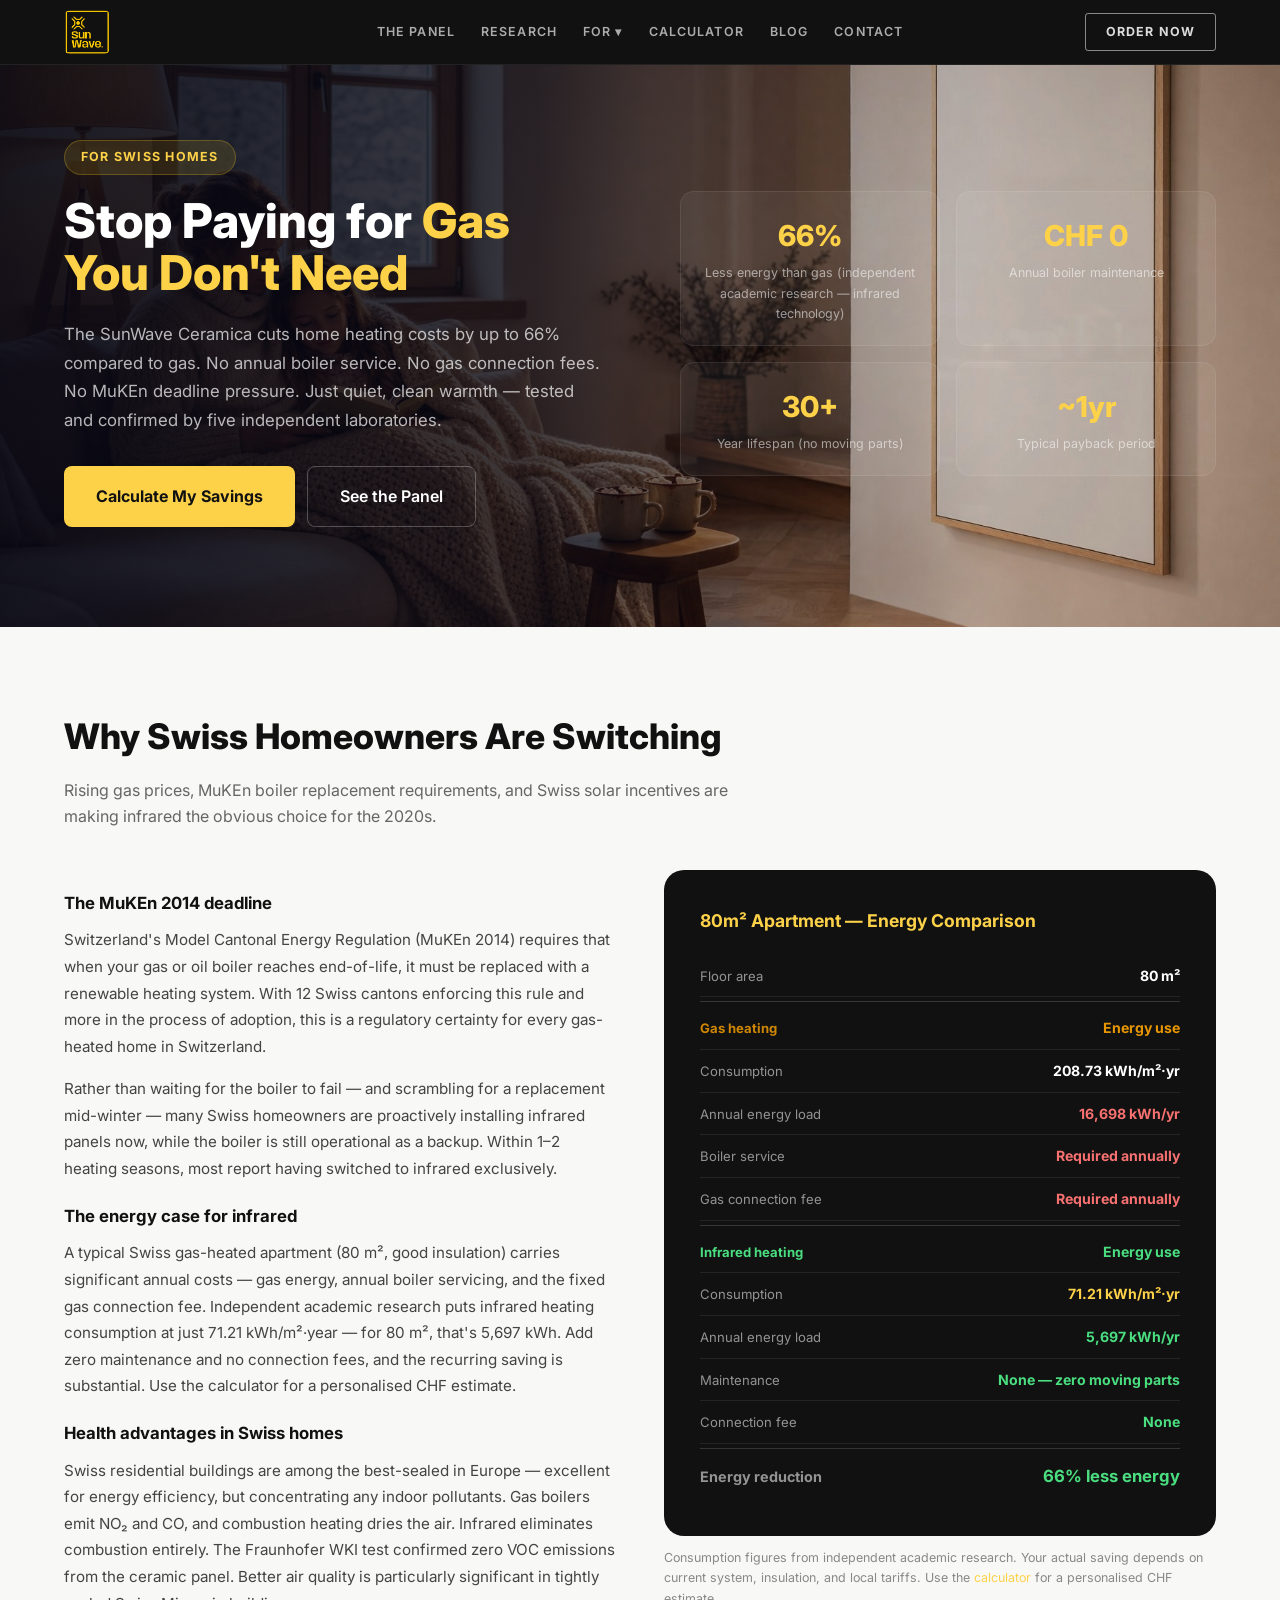
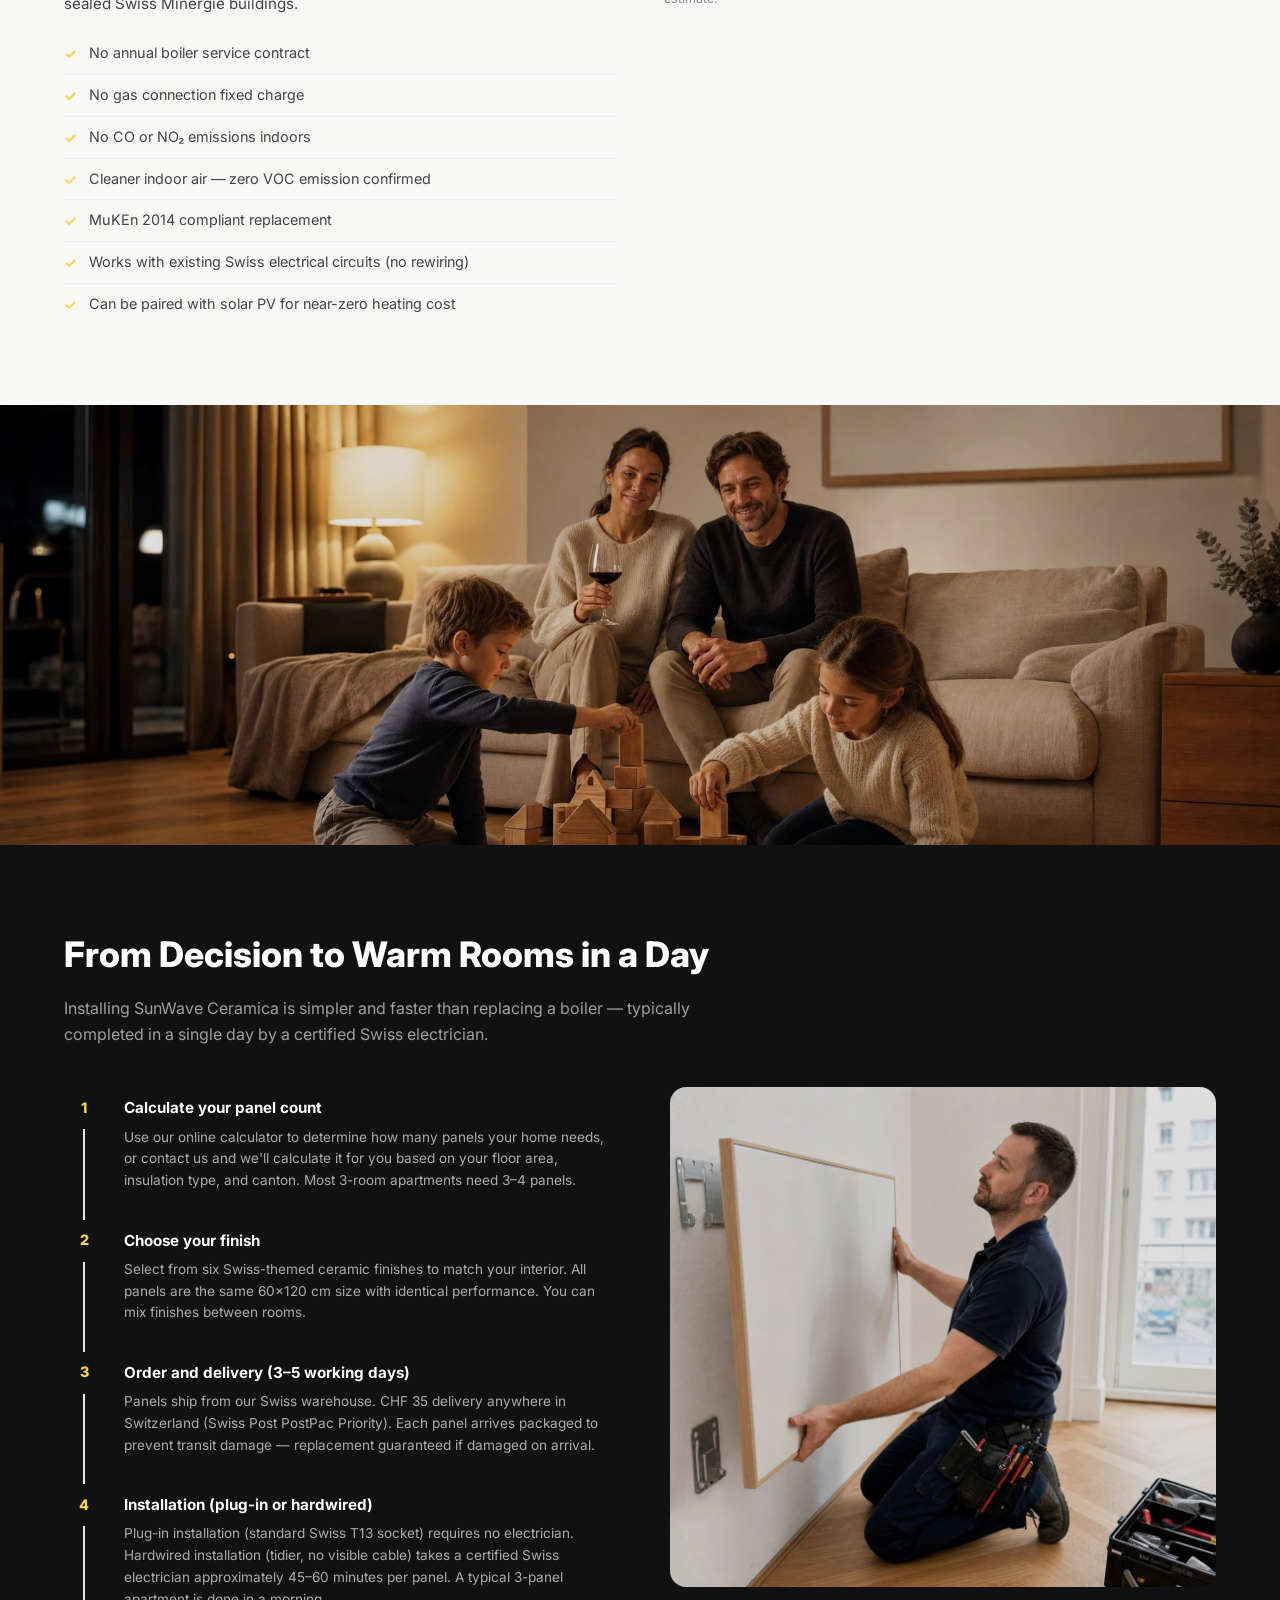
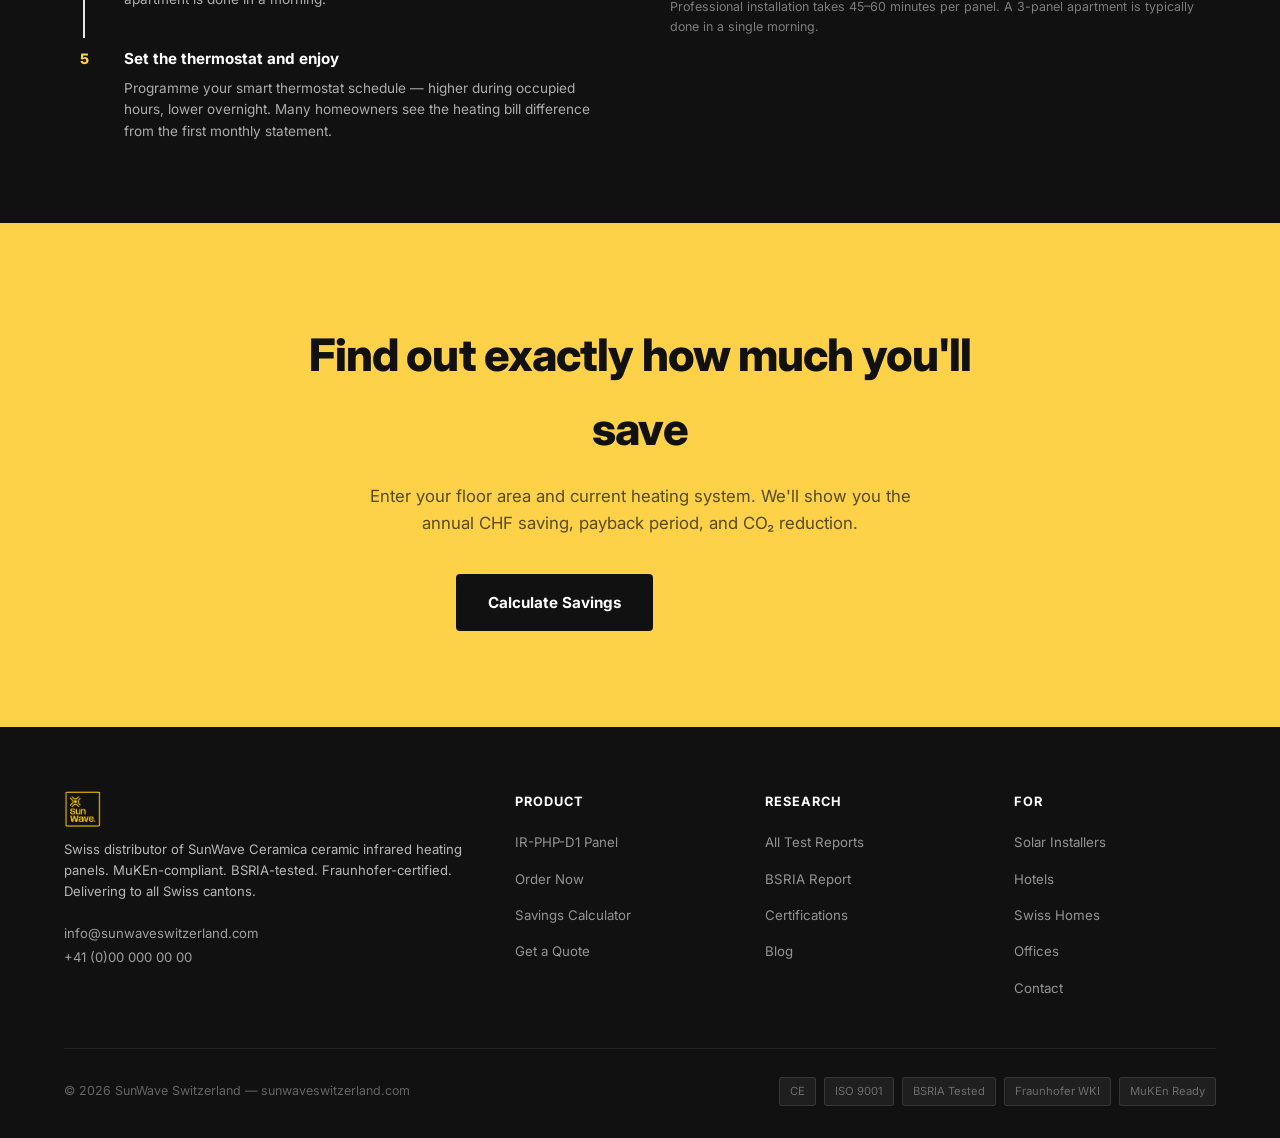
==== for-homes.html @ df74bdf1 "Initial commit — SunWave Switzerland website" ====
﻿<!DOCTYPE html>
<html lang="en">
<head>
  <meta charset="UTF-8">
  <meta name="viewport" content="width=device-width, initial-scale=1.0">
  <link rel="icon" type="image/png" href="images/logo.png">
  <title>SunWave Ceramica for Swiss Homes — Replace Your Gas Boiler with Infrared Heating</title>
  <meta name="description" content="Swiss homeowners: replace your gas boiler with SunWave Ceramica ceramic infrared panels. MuKEn 2014 compliant, 66% less energy than gas, no maintenance, and a 30-year lifespan. Get a free savings estimate.">
  <link rel="preconnect" href="https://fonts.googleapis.com">
  <link rel="preconnect" href="https://fonts.gstatic.com" crossorigin>
  <link href="https://fonts.googleapis.com/css2?family=Inter:wght@300;400;500;600;700;800&display=swap" rel="stylesheet">
  <link rel="stylesheet" href="css/style.css">
  <style>
    .audience-hero { padding: 140px 0 100px; background: var(--dark); position: relative; overflow: hidden; }
    .audience-hero__bg { position: absolute; inset: 0; width: 100%; height: 100%; object-fit: cover; object-position: right center; z-index: 0; }
    .audience-hero__overlay { position: absolute; inset: 0; background: linear-gradient(to right, rgba(8,8,20,0.92) 0%, rgba(8,8,20,0.72) 42%, rgba(8,8,20,0.18) 65%, rgba(8,8,20,0) 78%); z-index: 1; }
    .audience-hero__inner { max-width: var(--container); margin: 0 auto; padding: 0 24px; display: grid; grid-template-columns: 1fr 1fr; gap: 80px; align-items: center; position: relative; z-index: 2; }
    .audience-hero__pill { display: inline-flex; align-items: center; gap: 8px; background: rgba(245,197,24,0.12); color: var(--gold); font-size: 0.78rem; font-weight: 700; letter-spacing: 0.1em; text-transform: uppercase; padding: 6px 16px; border-radius: 100px; border: 1px solid rgba(245,197,24,0.25); margin-bottom: 20px; }
    .audience-hero h1 { font-size: clamp(2rem, 4vw, 3rem); font-weight: 800; color: #fff; line-height: 1.1; margin-bottom: 20px; }
    .audience-hero h1 span { color: var(--gold); }
    .audience-hero p { font-size: 1.05rem; color: rgba(255,255,255,0.7); line-height: 1.7; margin-bottom: 32px; }
    .hero-stat-grid { display: grid; grid-template-columns: 1fr 1fr; gap: 16px; }
    .hero-stat { background: rgba(255,255,255,0.05); border: 1px solid rgba(255,255,255,0.08); border-radius: 14px; padding: 20px; text-align: center; }
    .hero-stat__val { font-size: 1.8rem; font-weight: 800; color: var(--gold); margin-bottom: 4px; }
    .hero-stat__lbl { font-size: 0.78rem; color: rgba(255,255,255,0.55); }

    .audience-section { padding: 80px 0; }
    .audience-section:nth-child(even) { background: #fff; }
    .audience-section:nth-child(odd) { background: var(--off-white); }
    .audience-section__inner { max-width: var(--container); margin: 0 auto; padding: 0 24px; }
    .audience-section h2 { font-size: clamp(1.6rem, 3vw, 2.2rem); font-weight: 800; color: var(--dark); margin-bottom: 12px; }
    .audience-section .sub { font-size: 1rem; color: #666; margin-bottom: 40px; max-width: 680px; }
    .two-col { display: grid; grid-template-columns: 1fr 1fr; gap: 48px; align-items: start; }
    .text-block p { font-size: 0.95rem; color: #444; line-height: 1.75; margin-bottom: 16px; }
    .text-block h3 { font-size: 1.05rem; font-weight: 700; color: var(--dark); margin: 20px 0 10px; }
    .check-list { list-style: none; padding: 0; margin: 0; }
    .check-list li { padding: 8px 0; font-size: 0.9rem; color: #444; display: flex; gap: 12px; align-items: flex-start; border-bottom: 1px solid #f0f0f0; }
    .check-list li:last-child { border-bottom: none; }
    .check-list li::before { content: '✓'; color: var(--gold); font-weight: 700; flex-shrink: 0; margin-top: 1px; }
    .dark-card { background: var(--dark); border-radius: 20px; padding: 36px; color: #fff; }
    .dark-card h3 { font-size: 1.1rem; font-weight: 700; color: var(--gold); margin-bottom: 20px; }
    .dark-card .row { display: flex; justify-content: space-between; align-items: baseline; padding: 9px 0; border-bottom: 1px solid rgba(255,255,255,0.08); gap: 12px; }
    .dark-card .row:last-child { border-bottom: none; }
    .dark-card .row .k { font-size: 0.82rem; color: rgba(255,255,255,0.55); }
    .dark-card .row .v { font-size: 0.88rem; font-weight: 700; color: #fff; text-align: right; }
    .dark-card .row .v.gold { color: var(--gold); }
    .dark-card .row .v.green { color: #4ade80; }

    .timeline { list-style: none; padding: 0; margin: 0; }
    .timeline li { display: flex; gap: 20px; padding-bottom: 28px; position: relative; }
    .timeline li:last-child { padding-bottom: 0; }
    .timeline li:not(:last-child)::before { content: ''; position: absolute; left: 19px; top: 42px; bottom: 0; width: 2px; background: #e8e8e8; }
    .timeline__dot { width: 40px; height: 40px; border-radius: 50%; background: var(--dark); color: var(--gold); font-size: 0.9rem; font-weight: 800; display: flex; align-items: center; justify-content: center; flex-shrink: 0; z-index: 1; }
    .timeline__content h4 { font-size: 0.95rem; font-weight: 700; color: var(--dark); margin-bottom: 6px; }
    .timeline__content p { font-size: 0.85rem; color: #555; line-height: 1.6; margin: 0; }

    @media (max-width: 1024px) { .audience-hero__inner { grid-template-columns: 1fr; gap: 48px; } .two-col { grid-template-columns: 1fr; } }
    .img-break { overflow: hidden; line-height: 0; }
    .img-break img { width: 100%; height: 440px; object-fit: cover; display: block; }
    .section-photo { width: 100%; border-radius: 16px; display: block; object-fit: cover; }
  </style>
</head>
<body>

<nav class="nav" id="nav">
  <div class="nav__inner">
    <a href="index.html" class="nav__logo">
      <img src="images/logo.png" alt="SunWave Switzerland" style="height:44px;display:block;border-radius:6px;">
    </a>
    <div class="nav__links">
      <a href="product.html">The Panel</a>
      <a href="research.html">Research</a>
      <div class="nav__drop">
        <button class="nav__drop-btn">For &#9662;</button>
        <div class="nav__drop-menu" id="nav-drop-menu">
          <a href="for-solar.html">Solar Installers</a>
          <a href="for-hotels.html">Hotels &amp; Hospitality</a>
          <a href="for-homes.html">Swiss Homes</a>
          <a href="for-offices.html">Offices &amp; Commercial</a>
        </div>
      </div>
      <a href="index.html#calculator">Calculator</a>
      <a href="blog/index.html">Blog</a>
      <a href="contact.html">Contact</a>
    </div>
    <div class="nav__right">
      <a href="product.html" class="nav__order-btn">Order Now</a>
      <button class="nav__hamburger" id="nav-hamburger" aria-label="Menu">
        <span></span><span></span><span></span>
      </button>
    </div>
  </div>
  <div class="nav__mobile" id="nav-mobile">
    <a href="product.html">The Panel</a>
    <a href="research.html">Research</a>
    <a href="for-solar.html">Solar Installers</a>
    <a href="for-hotels.html">Hotels &amp; Hospitality</a>
    <a href="for-homes.html">Swiss Homes</a>
    <a href="for-offices.html">Offices &amp; Commercial</a>
    <a href="index.html#calculator">Calculator</a>
    <a href="blog/index.html">Blog</a>
    <a href="contact.html">Contact</a>
    <a href="product.html" class="nav__mobile-order">Order Now</a>
  </div>
</nav>

<section class="audience-hero">
  <img class="audience-hero__bg" src="images/hero-homes.jpg" alt="Swiss home living room with SunWave Ceramica ceramic infrared heating panel — replace gas boiler with infrared, MuKEn 2014 compliant" loading="eager">
  <div class="audience-hero__overlay"></div>
  <div class="audience-hero__inner">
    <div>
      <div class="audience-hero__pill">For Swiss Homes</div>
      <h1>Stop Paying for <span>Gas You Don't Need</span></h1>
      <p>The SunWave Ceramica cuts home heating costs by up to 66% compared to gas. No annual boiler service. No gas connection fees. No MuKEn deadline pressure. Just quiet, clean warmth — tested and confirmed by five independent laboratories.</p>
      <div style="display:flex; gap:12px; flex-wrap:wrap;">
        <a href="index.html#calculator" style="display:inline-flex; align-items:center; gap:8px; background:var(--gold); color:var(--dark); font-weight:700; font-size:1rem; padding:16px 32px; border-radius:8px; text-decoration:none;">Calculate My Savings</a>
        <a href="product.html" style="display:inline-flex; align-items:center; gap:8px; background:transparent; color:#fff; font-weight:600; font-size:1rem; padding:16px 32px; border-radius:8px; border:1px solid rgba(255,255,255,0.25); text-decoration:none;">See the Panel</a>
      </div>
    </div>
    <div class="hero-stat-grid">
      <div class="hero-stat">
        <div class="hero-stat__val">66%</div>
        <div class="hero-stat__lbl">Less energy than gas (independent academic research — infrared technology)</div>
      </div>
      <div class="hero-stat">
        <div class="hero-stat__val">CHF 0</div>
        <div class="hero-stat__lbl">Annual boiler maintenance</div>
      </div>
      <div class="hero-stat">
        <div class="hero-stat__val">30+</div>
        <div class="hero-stat__lbl">Year lifespan (no moving parts)</div>
      </div>
      <div class="hero-stat">
        <div class="hero-stat__val">~1yr</div>
        <div class="hero-stat__lbl">Typical payback period</div>
      </div>
    </div>
  </div>
</section>

<!-- ── Why Switch ── -->
<section class="audience-section">
  <div class="audience-section__inner">
    <h2>Why Swiss Homeowners Are Switching</h2>
    <p class="sub">Rising gas prices, MuKEn boiler replacement requirements, and Swiss solar incentives are making infrared the obvious choice for the 2020s.</p>
    <div class="two-col">
      <div class="text-block">
        <h3>The MuKEn 2014 deadline</h3>
        <p>Switzerland's Model Cantonal Energy Regulation (MuKEn 2014) requires that when your gas or oil boiler reaches end-of-life, it must be replaced with a renewable heating system. With 12 Swiss cantons enforcing this rule and more in the process of adoption, this is a regulatory certainty for every gas-heated home in Switzerland.</p>
        <p>Rather than waiting for the boiler to fail — and scrambling for a replacement mid-winter — many Swiss homeowners are proactively installing infrared panels now, while the boiler is still operational as a backup. Within 1–2 heating seasons, most report having switched to infrared exclusively.</p>

        <h3>The energy case for infrared</h3>
        <p>A typical Swiss gas-heated apartment (80 m², good insulation) carries significant annual costs — gas energy, annual boiler servicing, and the fixed gas connection fee. Independent academic research puts infrared heating consumption at just 71.21 kWh/m²·year — for 80 m², that's 5,697 kWh. Add zero maintenance and no connection fees, and the recurring saving is substantial. Use the calculator for a personalised CHF estimate.</p>

        <h3>Health advantages in Swiss homes</h3>
        <p>Swiss residential buildings are among the best-sealed in Europe — excellent for energy efficiency, but concentrating any indoor pollutants. Gas boilers emit NO₂ and CO, and combustion heating dries the air. Infrared eliminates combustion entirely. The Fraunhofer WKI test confirmed zero VOC emissions from the ceramic panel. Better air quality is particularly significant in tightly sealed Swiss Minergie buildings.</p>

        <ul class="check-list" style="margin-top:16px;">
          <li>No annual boiler service contract</li>
          <li>No gas connection fixed charge</li>
          <li>No CO or NO₂ emissions indoors</li>
          <li>Cleaner indoor air — zero VOC emission confirmed</li>
          <li>MuKEn 2014 compliant replacement</li>
          <li>Works with existing Swiss electrical circuits (no rewiring)</li>
          <li>Can be paired with solar PV for near-zero heating cost</li>
        </ul>
      </div>
      <div>
        <div class="dark-card">
          <h3>80m² Apartment — Energy Comparison</h3>
          <div class="row"><span class="k">Floor area</span><span class="v">80 m²</span></div>
          <div class="row" style="border-top:1px solid rgba(255,255,255,0.15); padding-top:14px; margin-top:4px;"><span class="k" style="color:rgba(255,165,0,0.8); font-weight:700;">Gas heating</span><span class="v" style="color:rgba(255,165,0,0.9);">Energy use</span></div>
          <div class="row"><span class="k">Consumption</span><span class="v">208.73 kWh/m²·yr</span></div>
          <div class="row"><span class="k">Annual energy load</span><span class="v" style="color:#f87171;">16,698 kWh/yr</span></div>
          <div class="row"><span class="k">Boiler service</span><span class="v" style="color:#f87171;">Required annually</span></div>
          <div class="row"><span class="k">Gas connection fee</span><span class="v" style="color:#f87171;">Required annually</span></div>
          <div class="row" style="border-top:1px solid rgba(255,255,255,0.15); padding-top:14px; margin-top:4px;"><span class="k" style="color:#4ade80; font-weight:700;">Infrared heating</span><span class="v" style="color:#4ade80;">Energy use</span></div>
          <div class="row"><span class="k">Consumption</span><span class="v gold">71.21 kWh/m²·yr</span></div>
          <div class="row"><span class="k">Annual energy load</span><span class="v green">5,697 kWh/yr</span></div>
          <div class="row"><span class="k">Maintenance</span><span class="v green">None — zero moving parts</span></div>
          <div class="row"><span class="k">Connection fee</span><span class="v green">None</span></div>
          <div class="row" style="border-top:1px solid rgba(255,255,255,0.15); padding-top:14px; margin-top:4px;"><span class="k" style="font-weight:700; font-size:0.9rem;">Energy reduction</span><span class="v green" style="font-size:1.05rem;">66% less energy</span></div>
        </div>
        <p style="font-size:0.78rem; color:#888; margin-top:12px;">Consumption figures from independent academic research. Your actual saving depends on current system, insulation, and local tariffs. Use the <a href="index.html#calculator" style="color:var(--gold);">calculator</a> for a personalised CHF estimate.</p>
      </div>
    </div>
  </div>
</section>

<!-- ── Visual Break ── -->
<div class="img-break">
  <img src="images/homes-family-comfort.jpg" alt="Swiss family feeling comfortable warmth at home — ceramic infrared heating replaces gas boiler with zero maintenance and better indoor air quality" loading="lazy">
</div>

<!-- ── Installation Journey ── -->
<section class="audience-section" style="background:var(--dark);">
  <div class="audience-section__inner">
    <h2 style="color:#fff;">From Decision to Warm Rooms in a Day</h2>
    <p class="sub" style="color:rgba(255,255,255,0.6);">Installing SunWave Ceramica is simpler and faster than replacing a boiler — typically completed in a single day by a certified Swiss electrician.</p>
    <div class="two-col" style="gap:60px; align-items:start;">
    <ul class="timeline">
      <li>
        <div class="timeline__dot">1</div>
        <div class="timeline__content" style="padding-top:8px;">
          <h4 style="color:#fff;">Calculate your panel count</h4>
          <p style="color:rgba(255,255,255,0.65);">Use our online calculator to determine how many panels your home needs, or contact us and we'll calculate it for you based on your floor area, insulation type, and canton. Most 3-room apartments need 3–4 panels.</p>
        </div>
      </li>
      <li>
        <div class="timeline__dot">2</div>
        <div class="timeline__content" style="padding-top:8px;">
          <h4 style="color:#fff;">Choose your finish</h4>
          <p style="color:rgba(255,255,255,0.65);">Select from six Swiss-themed ceramic finishes to match your interior. All panels are the same 60×120 cm size with identical performance. You can mix finishes between rooms.</p>
        </div>
      </li>
      <li>
        <div class="timeline__dot">3</div>
        <div class="timeline__content" style="padding-top:8px;">
          <h4 style="color:#fff;">Order and delivery (3–5 working days)</h4>
          <p style="color:rgba(255,255,255,0.65);">Panels ship from our Swiss warehouse. CHF 35 delivery anywhere in Switzerland (Swiss Post PostPac Priority). Each panel arrives packaged to prevent transit damage — replacement guaranteed if damaged on arrival.</p>
        </div>
      </li>
      <li>
        <div class="timeline__dot">4</div>
        <div class="timeline__content" style="padding-top:8px;">
          <h4 style="color:#fff;">Installation (plug-in or hardwired)</h4>
          <p style="color:rgba(255,255,255,0.65);">Plug-in installation (standard Swiss T13 socket) requires no electrician. Hardwired installation (tidier, no visible cable) takes a certified Swiss electrician approximately 45–60 minutes per panel. A typical 3-panel apartment is done in a morning.</p>
        </div>
      </li>
      <li>
        <div class="timeline__dot">5</div>
        <div class="timeline__content" style="padding-top:8px;">
          <h4 style="color:#fff;">Set the thermostat and enjoy</h4>
          <p style="color:rgba(255,255,255,0.65);">Programme your smart thermostat schedule — higher during occupied hours, lower overnight. Many homeowners see the heating bill difference from the first monthly statement.</p>
        </div>
      </li>
    </ul>
    <div>
      <img src="images/homes-electrician-install.jpg" alt="Certified Swiss electrician installing SunWave Ceramica ceramic infrared heating panel — no gas pipework, no renovation, 45 minutes per panel" class="section-photo" style="height:500px;" loading="lazy">
      <p style="font-size:0.78rem; color:rgba(255,255,255,0.45); margin-top:10px; line-height:1.6;">Professional installation takes 45–60 minutes per panel. A 3-panel apartment is typically done in a single morning.</p>
    </div>
    </div>
  </div>
</section>

<!-- ── CTA ── -->
<section class="cta-band">
  <div class="cta-band__inner">
    <h2>Find out exactly how much you'll save</h2>
    <p>Enter your floor area and current heating system. We'll show you the annual CHF saving, payback period, and CO₂ reduction.</p>
    <div style="display:flex; gap:16px; justify-content:center; flex-wrap:wrap;">
      <a href="index.html#calculator" class="cta-band__btn">Calculate Savings</a>
      <a href="contact.html" class="cta-band__btn" style="background:transparent; border:2px solid var(--gold); color:var(--gold);">Get a Quote</a>
    </div>
  </div>
</section>

<footer class="footer">
  <div class="container">
    <div class="footer__grid">
      <div class="footer__brand">
        <div class="footer__logo" style="display:flex;align-items:center;gap:8px">
          <img src="images/logo.png" alt="SunWave Switzerland" style="height:36px;display:block;border-radius:4px;">
        </div>
        <p class="footer__tagline">Swiss distributor of SunWave Ceramica ceramic infrared heating panels. MuKEn-compliant. BSRIA-tested. Fraunhofer-certified.<br>Delivering to all Swiss cantons.</p>
        <div class="footer__contact">
          <a href="mailto:info@sunwaveswitzerland.com">info@sunwaveswitzerland.com</a><br>
          <a href="tel:+41000000000">+41 (0)00 000 00 00</a>
        </div>
      </div>
      <div class="footer__col">
        <h4>Product</h4>
        <ul>
          <li><a href="product.html">IR-PHP-D1 Panel</a></li>
          <li><a href="product.html#order">Order Now</a></li>
          <li><a href="index.html#calculator">Savings Calculator</a></li>
          <li><a href="contact.html">Get a Quote</a></li>
        </ul>
      </div>
      <div class="footer__col">
        <h4>Research</h4>
        <ul>
          <li><a href="research.html">All Test Reports</a></li>
          <li><a href="research.html#bsria">BSRIA Report</a></li>
          <li><a href="research.html#certifications">Certifications</a></li>
          <li><a href="blog/index.html">Blog</a></li>
        </ul>
      </div>
      <div class="footer__col">
        <h4>For</h4>
        <ul>
          <li><a href="for-solar.html">Solar Installers</a></li>
          <li><a href="for-hotels.html">Hotels</a></li>
          <li><a href="for-homes.html">Swiss Homes</a></li>
          <li><a href="for-offices.html">Offices</a></li>
          <li><a href="contact.html">Contact</a></li>
        </ul>
      </div>
    </div>
    <div class="footer__bottom">
      <div>&copy; 2026 SunWave Switzerland &mdash; sunwaveswitzerland.com</div>
      <div class="footer__certs">
        <span class="footer__cert-tag">CE</span>
        <span class="footer__cert-tag">ISO 9001</span>
        <span class="footer__cert-tag">BSRIA Tested</span>
        <span class="footer__cert-tag">Fraunhofer WKI</span>
        <span class="footer__cert-tag">MuKEn Ready</span>
      </div>
    </div>
  </div>
</footer>

<script src="js/main.js"></script>
</body>
</html>
---- css/style.css ----
/* ============================================================
   SunWave Switzerland — Design System
   Inspired by sunwavesweden.se — adapted for Swiss market
   ============================================================ */

@import url('https://fonts.googleapis.com/css2?family=Inter:wght@300;400;500;600;700;800&display=swap');

/* ── Variables ── */
:root {
  --dark:       #111111;
  --dark-2:     #1a1a2a;
  --dark-3:     #2a2a3a;
  --gold:       #FDD249;
  --gold-light: #fde89a;
  --gold-hover: #e8c030;
  --white:      #ffffff;
  --off-white:  #f8f8f6;
  --gray-100:   #f3f3f3;
  --gray-200:   #e7e7e7;
  --gray-400:   #9b9b9b;
  --gray-600:   #64656a;
  --text:       #1a1a1a;
  --text-muted: #64656a;
  --orange:     #e07820;

  --font:       'Inter', -apple-system, BlinkMacSystemFont, 'Segoe UI', sans-serif;
  --container:  1200px;
  --radius:     4px;
  --radius-lg:  6px;
  --transition: 0.2s ease;
}

/* ── Reset ── */
*, *::before, *::after { box-sizing: border-box; margin: 0; padding: 0; }
html { scroll-behavior: smooth; }
body { font-family: var(--font); font-size: 16px; line-height: 1.65; color: var(--text); background: var(--white); -webkit-font-smoothing: antialiased; }
img { max-width: 100%; display: block; }
a { color: inherit; text-decoration: none; }
button { font-family: var(--font); cursor: pointer; border: none; background: none; }

/* ── Container ── */
.container { max-width: var(--container); margin: 0 auto; padding: 0 24px; }
.container--narrow { max-width: 800px; margin: 0 auto; padding: 0 24px; }

/* ── Buttons ── */
.btn {
  display: inline-flex; align-items: center; gap: 8px;
  padding: 14px 28px; border-radius: var(--radius);
  font-family: var(--font); font-size: 0.9em; font-weight: 600;
  letter-spacing: 0.02em; transition: all var(--transition);
  white-space: nowrap; cursor: pointer; border: 2px solid transparent;
}
.btn--gold    { background: var(--gold); color: var(--dark); border-color: var(--gold); }
.btn--gold:hover { background: var(--gold-hover); border-color: var(--gold-hover); transform: translateY(-1px); }
.btn--dark    { background: var(--dark); color: var(--white); }
.btn--dark:hover { background: var(--dark-2); transform: translateY(-1px); }
.btn--outline { background: transparent; color: var(--white); border-color: rgba(255,255,255,0.5); }
.btn--outline:hover { border-color: var(--gold); color: var(--gold); }
.btn--outline-dark { background: transparent; color: var(--dark); border-color: var(--dark); }
.btn--outline-dark:hover { background: var(--dark); color: var(--white); }
.btn--lg { padding: 16px 36px; font-size: 1em; }
.btn--sm { padding: 10px 20px; font-size: 0.82em; }

/* ── Navigation ── */
.nav {
  position: fixed; top: 0; left: 0; right: 0; z-index: 1000;
  background: var(--dark);
  border-bottom: 1px solid rgba(255,255,255,0.07);
  transition: box-shadow var(--transition);
}
.nav.scrolled { box-shadow: 0 2px 24px rgba(0,0,0,0.5); }


.nav__inner {
  max-width: var(--container); margin: 0 auto; padding: 0 24px;
  display: grid; grid-template-columns: 1fr auto 1fr;
  align-items: center; height: 64px;
}

/* Logo */
.nav__logo {
  display: flex; align-items: center; gap: 10px;
  flex-shrink: 0; text-decoration: none;
}
.nav__brand {
  display: flex; flex-direction: column; line-height: 1.1;
  font-size: 1em; font-weight: 800; color: var(--white); letter-spacing: -0.01em;
}
.nav__brand small {
  font-size: 0.58em; font-weight: 400; color: rgba(255,255,255,0.45);
  letter-spacing: 0.1em; text-transform: uppercase;
}

/* Desktop links */
.nav__links { display: flex; justify-content: center; align-items: center; gap: 0; }
.nav__links > a {
  position: relative; color: rgba(255,255,255,0.65); padding: 8px 13px;
  font-size: 0.78em; font-weight: 600; white-space: nowrap; line-height: 1;
  text-transform: uppercase; letter-spacing: 0.09em; transition: color var(--transition);
  display: inline-flex; align-items: center;
}
.nav__links > a::after {
  content: ''; position: absolute; bottom: 2px; left: 13px; right: 13px;
  height: 2px; background: var(--gold);
  transform: scaleX(0); transform-origin: center; transition: transform 0.22s ease;
}
.nav__links > a:hover { color: var(--white); }
.nav__links > a:hover::after { transform: scaleX(1); }

/* Dropdown */
.nav__drop { position: relative; display: flex; align-items: center; }
.nav__drop-btn {
  position: relative; color: rgba(255,255,255,0.65); padding: 8px 13px;
  font-size: 0.78em; font-weight: 600; font-family: var(--font);
  background: none; border: none; cursor: pointer; white-space: nowrap;
  text-transform: uppercase; letter-spacing: 0.09em; transition: color var(--transition);
  display: inline-flex; align-items: center; line-height: 1;
}
.nav__drop-btn::after {
  content: ''; position: absolute; bottom: 2px; left: 13px; right: 13px;
  height: 2px; background: var(--gold);
  transform: scaleX(0); transform-origin: center; transition: transform 0.22s ease;
}
.nav__drop-btn:hover { color: var(--white); }
.nav__drop-btn:hover::after { transform: scaleX(1); }
.nav__drop-menu {
  display: none; position: absolute; top: 100%; left: 0;
  background: #0e0e1a; border: 1px solid rgba(255,255,255,0.1);
  border-top: 2px solid var(--gold);
  border-radius: 0 0 4px 4px; min-width: 210px;
  padding: 8px 0; box-shadow: 0 12px 32px rgba(0,0,0,0.6); z-index: 200;
}
.nav__drop-menu.open { display: block; }
.nav__drop-menu a {
  display: block; padding: 10px 20px;
  color: rgba(255,255,255,0.7); font-size: 0.8em; font-weight: 500;
  letter-spacing: 0.04em; border-bottom: 1px solid rgba(255,255,255,0.04);
  transition: color var(--transition), background var(--transition);
}
.nav__drop-menu a:last-child { border-bottom: none; }
.nav__drop-menu a:hover { color: var(--white); background: rgba(255,255,255,0.06); }

/* Right side */
.nav__right { display: flex; align-items: center; justify-content: flex-end; gap: 12px; }
.nav__order-btn {
  display: inline-flex; align-items: center;
  padding: 8px 20px; border-radius: 3px;
  border: 1.5px solid rgba(255,255,255,0.5);
  color: rgba(255,255,255,0.85); font-size: 0.78em; font-weight: 700;
  letter-spacing: 0.09em; text-transform: uppercase;
  transition: all var(--transition); white-space: nowrap;
}
.nav__order-btn:hover { border-color: var(--gold); color: var(--gold); }

/* Hamburger */
.nav__hamburger {
  display: none; flex-direction: column; align-items: center; justify-content: center;
  gap: 5px; width: 36px; height: 36px; border-radius: 3px;
  background: rgba(255,255,255,0.08); cursor: pointer; border: none; flex-shrink: 0;
}
.nav__hamburger span { display: block; width: 18px; height: 2px; background: var(--white); border-radius: 2px; }

/* Mobile menu */
.nav__mobile {
  display: none; flex-direction: column;
  background: #0e0e1a; padding: 8px 16px 16px;
  border-top: 1px solid rgba(255,255,255,0.07);
}
.nav__mobile.open { display: flex; }
.nav__mobile a {
  color: rgba(255,255,255,0.75); padding: 13px 8px; font-size: 0.82em; font-weight: 600;
  letter-spacing: 0.06em; text-transform: uppercase;
  border-bottom: 1px solid rgba(255,255,255,0.06);
  transition: color var(--transition);
}
.nav__mobile a:last-child { border-bottom: none; }
.nav__mobile a:hover { color: var(--white); }
.nav__mobile-order {
  margin-top: 12px; background: var(--gold); color: var(--dark) !important;
  text-align: center; border-radius: 3px;
  padding: 12px 20px !important; font-weight: 700 !important;
  border-bottom: none !important;
}
.nav__mobile-order:hover { background: var(--gold-hover); }

body { scroll-padding-top: 72px; }

@media (max-width: 1000px) {
  .nav__links { display: none; }
  .nav__right .nav__order-btn { display: none; }
  .nav__hamburger { display: flex; }
}

/* ── Hero ── */
.hero {
  height: 100vh; min-height: 640px; display: flex; align-items: center;
  position: relative; overflow: hidden;
  background: #080814; color: var(--white);
}
.hero__img {
  position: absolute; inset: 0; z-index: 0;
}
.hero__img img {
  width: 100%; height: 100%; object-fit: cover; display: block;
}

/* ── Hero carousel ── */
.hero__slides { position: absolute; inset: 0; z-index: 0; }
.hero__slide {
  position: absolute; inset: 0; opacity: 0;
  transition: opacity 1.1s ease;
}
.hero__slide--active { opacity: 1; }
.hero__slide img { width: 100%; height: 100%; object-fit: cover; object-position: center right; display: block; }
.hero__dots {
  position: absolute; bottom: 52px; left: 50%; transform: translateX(-50%);
  display: flex; gap: 9px; z-index: 4;
}
.hero__dot {
  width: 8px; height: 8px; border-radius: 50%; padding: 0;
  background: rgba(255,255,255,0.35); border: none; cursor: pointer;
  transition: background 0.3s, transform 0.3s;
}
.hero__dot--active { background: var(--gold); transform: scale(1.35); }
.hero__dot:hover:not(.hero__dot--active) { background: rgba(255,255,255,0.65); }
.hero__overlay {
  position: absolute; inset: 0;
  /* dark on left for text legibility, fully transparent on right so panel shows clearly */
  background: linear-gradient(to right, rgba(8,8,20,0.88) 0%, rgba(8,8,20,0.65) 38%, rgba(8,8,20,0.18) 58%, rgba(8,8,20,0) 72%);
}
.hero__overlay-bottom {
  position: absolute; bottom: 0; left: 0; right: 0; height: 220px;
  background: linear-gradient(to top, rgba(8,8,20,0.55) 0%, transparent 100%);
}
.hero__inner {
  position: relative; z-index: 2; width: 100%;
  max-width: var(--container); margin: 0 auto; padding: 72px 24px 0;
  display: flex; align-items: center; height: 100%;
}
.hero__text { max-width: 620px; padding: 0 0 80px; }
.hero__badge {
  display: inline-flex; align-items: center; gap: 10px;
  color: var(--gold); font-size: 0.72em; font-weight: 700;
  margin-bottom: 20px; letter-spacing: 0.12em; text-transform: uppercase;
}
.hero__badge::before { content: ''; width: 28px; height: 2px; background: var(--gold); flex-shrink: 0; }
.hero__h1 {
  font-size: clamp(1.6em, 3.2vw, 2.6em); font-weight: 800; line-height: 1.1;
  margin-bottom: 20px; letter-spacing: -0.03em;
}
.hero__h1 em { font-style: normal; color: var(--gold); }
.hero__sub {
  font-size: 1.05em; color: rgba(255,255,255,0.7); line-height: 1.6;
  margin-bottom: 36px; max-width: 520px;
}
.hero__ctas { display: flex; gap: 14px; flex-wrap: wrap; margin-bottom: 40px; }
.hero__stats {
  display: flex; gap: 0; border-top: 1px solid rgba(255,255,255,0.1);
  padding-top: 28px; margin-top: 8px;
}
.hero__stat {
  flex: 1; padding-right: 24px; border-right: 1px solid rgba(255,255,255,0.1);
  margin-right: 24px;
}
.hero__stat:last-child { border-right: none; margin-right: 0; padding-right: 0; }
.hero__stat-value { font-size: 1.7em; font-weight: 800; color: var(--gold); line-height: 1; }
.hero__stat-label { font-size: 0.7em; color: rgba(255,255,255,0.45); margin-top: 4px; line-height: 1.4; }
.hero__visual { display: flex; justify-content: center; align-items: center; }
.hero__panel-wrap {
  position: relative; width: 100%; max-width: 440px;
}
.hero__panel-glow {
  position: absolute; inset: -20px; background: radial-gradient(ellipse at center, rgba(245,197,24,0.15) 0%, transparent 70%);
  border-radius: 50%;
}
.hero__panel {
  width: 100%; aspect-ratio: 1 / 1.95;
  border-radius: var(--radius-lg); position: relative; z-index: 1;
  overflow: hidden;
  box-shadow: 0 32px 64px rgba(0,0,0,0.6), 0 0 0 1px rgba(255,255,255,0.08);
}
.hero__panel-surface {
  width: 100%; height: 100%;
  background: linear-gradient(160deg, #e8e4dc 0%, #d4cfc5 50%, #bfbab0 100%);
  display: flex; flex-direction: column; align-items: center; justify-content: flex-end;
  padding: 24px;
}
.hero__panel-label {
  background: rgba(0,0,0,0.4); color: white; font-size: 0.7em; font-weight: 700;
  padding: 6px 14px; border-radius: 4px; letter-spacing: 0.1em; text-transform: uppercase;
  backdrop-filter: blur(4px);
}

/* ── Evidence Strip ── */
.evidence-strip {
  background: var(--dark-2); padding: 28px 0; border-top: 1px solid rgba(255,255,255,0.06);
  border-bottom: 1px solid rgba(255,255,255,0.06);
}
.evidence-strip__inner {
  max-width: var(--container); margin: 0 auto; padding: 0 24px;
  display: flex; align-items: center; gap: 40px; flex-wrap: wrap; justify-content: center;
}
.evidence-strip__label { font-size: 0.75em; color: var(--gray-400); font-weight: 600; text-transform: uppercase; letter-spacing: 0.08em; white-space: nowrap; }
.evidence-strip__divider { width: 1px; height: 32px; background: rgba(255,255,255,0.1); flex-shrink: 0; }
.evidence-item { display: flex; flex-direction: column; gap: 2px; align-items: center; text-align: center; }
.evidence-item__name { font-size: 0.8em; font-weight: 700; color: var(--white); white-space: nowrap; }
.evidence-item__report { font-size: 0.68em; color: var(--gray-400); white-space: nowrap; }

/* ── Section base ── */
.section { padding: 72px 0; }
.section--dark { background: var(--dark); color: var(--white); }
.section--dark-2 { background: var(--dark-2); color: var(--white); }
.section--gray { background: var(--off-white); }
.section--gold { background: var(--gold); color: var(--dark); }
.section__eyebrow {
  font-size: 0.78em; font-weight: 700; text-transform: uppercase; letter-spacing: 0.1em;
  color: var(--gold); margin-bottom: 12px;
}
.section--light .section__eyebrow { color: var(--orange); }
.section__h2 { font-size: clamp(1.6em, 3vw, 2.4em); font-weight: 800; line-height: 1.2; letter-spacing: -0.02em; margin-bottom: 16px; }
.section__lead { font-size: 1.05em; color: var(--text-muted); line-height: 1.7; max-width: 640px; margin-bottom: 40px; }
.section--dark .section__lead, .section--dark-2 .section__lead { color: rgba(255,255,255,0.65); }
.section__header { margin-bottom: 44px; }
.section__header--center { text-align: center; }
.section__header--center .section__lead { margin-left: auto; margin-right: auto; }

/* ── Stats row ── */
.stats-row {
  display: grid; grid-template-columns: repeat(4, 1fr); gap: 2px;
  background: rgba(255,255,255,0.06); border-radius: var(--radius-lg); overflow: hidden;
}
.stat-item {
  padding: 28px 20px; text-align: center; background: var(--dark-2);
  transition: background var(--transition);
}
.stat-item:hover { background: var(--dark-3); }
.stat-item__value { font-size: 2em; font-weight: 800; color: var(--gold); line-height: 1; margin-bottom: 8px; }
.stat-item__label { font-size: 0.8em; color: rgba(255,255,255,0.55); line-height: 1.4; }

/* ── Product section ── */
.product-showcase {
  display: grid; grid-template-columns: 1fr 1fr; gap: 56px; align-items: center;
}
.product-showcase--flip { direction: rtl; }
.product-showcase--flip > * { direction: ltr; }
.product-panel {
  width: 100%; max-width: 380px; margin: 0 auto;
  aspect-ratio: 1 / 2; border-radius: 14px; overflow: hidden;
  box-shadow: 0 24px 60px rgba(0,0,0,0.2), 0 0 0 1px rgba(0,0,0,0.08);
  position: relative;
  transition: transform 0.3s ease;
}
.product-panel:hover { transform: translateY(-6px) rotate(0.5deg); }
/* Variant surfaces */
.variant--white     { background: linear-gradient(160deg, #f5f5f2 0%, #e8e8e4 60%, #d8d8d4 100%); }
.variant--mont-blanc { background: linear-gradient(160deg, #f0efe9 0%, #e4e3dc 40%, #d5d4cc 100%);
  background-image: linear-gradient(160deg, #f0efe9 0%, #e4e3dc 100%),
    url("data:image/svg+xml,%3Csvg width='400' height='800' xmlns='http://www.w3.org/2000/svg'%3E%3Cpath d='M50 200 Q200 150 350 220 Q200 280 50 200Z' fill='none' stroke='%23ccc' stroke-width='0.5' opacity='0.4'/%3E%3Cpath d='M30 350 Q180 300 380 380 Q200 440 30 350Z' fill='none' stroke='%23bbb' stroke-width='0.4' opacity='0.3'/%3E%3Cpath d='M80 500 Q220 460 370 530' fill='none' stroke='%23ccc' stroke-width='0.5' opacity='0.35'/%3E%3C/svg%3E"); background-blend-mode: multiply; }
.variant--stone     { background: linear-gradient(160deg, #d8d0c4 0%, #c8bfb0 50%, #b8ae9e 100%); }
.variant--slate     { background: linear-gradient(160deg, #4a4a52 0%, #3a3a42 50%, #2a2a32 100%); }
.variant--sky       { background: linear-gradient(160deg, #c8d8e8 0%, #b4c8dc 50%, #9fb5cc 100%); }
.variant--jura      { background: linear-gradient(160deg, #e8e0d0 0%, #dbd0bc 50%, #ccc0a8 100%); }

.panel-badge-wrap {
  position: absolute; bottom: 20px; left: 0; right: 0;
  display: flex; justify-content: center;
}
.panel-badge {
  background: rgba(0,0,0,0.55); color: white; font-size: 0.7em; font-weight: 700;
  padding: 7px 16px; border-radius: 4px; letter-spacing: 0.08em; text-transform: uppercase;
  backdrop-filter: blur(8px); border: 1px solid rgba(255,255,255,0.1);
}

/* Variant selector */
.variant-selector { display: flex; gap: 10px; flex-wrap: wrap; margin: 20px 0; }
.variant-btn {
  width: 36px; height: 36px; border-radius: 6px; border: 3px solid transparent;
  cursor: pointer; transition: all var(--transition); position: relative;
  overflow: hidden;
}
.variant-btn.active, .variant-btn:hover { border-color: var(--gold); transform: scale(1.15); }
.variant-btn--white  { background: #f0f0ec; }
.variant-btn--mont   { background: linear-gradient(135deg, #ede9e0 50%, #d4cfc4 50%); }
.variant-btn--stone  { background: #c8bfb0; }
.variant-btn--slate  { background: #3a3a42; }
.variant-btn--sky    { background: #b4c8dc; }
.variant-btn--jura   { background: #dbd0bc; }
.variant-name { font-size: 0.85em; font-weight: 600; color: var(--text-muted); margin-bottom: 2px; }

/* Specs list */
.spec-list { display: flex; flex-direction: column; gap: 0; }
.spec-row {
  display: flex; justify-content: space-between; align-items: center;
  padding: 12px 0; border-bottom: 1px solid var(--gray-200);
  font-size: 0.9em;
}
.spec-row:last-child { border-bottom: none; }
.spec-row__key { color: var(--text-muted); font-weight: 500; }
.spec-row__val { font-weight: 600; text-align: right; }
.section--dark .spec-row { border-bottom-color: rgba(255,255,255,0.08); }
.section--dark .spec-row__key { color: rgba(255,255,255,0.5); }
.section--dark .spec-row__val { color: var(--white); }

/* ── Audience cards ── */
.audience-grid {
  display: grid; grid-template-columns: repeat(4, 1fr); gap: 20px;
}
.audience-card {
  background: var(--dark-2); border-radius: var(--radius-lg); padding: 36px 28px;
  border: 1px solid rgba(255,255,255,0.06); transition: all var(--transition);
  text-decoration: none; color: var(--white); display: flex; flex-direction: column; gap: 16px;
}
.audience-card:hover {
  border-color: var(--gold); transform: translateY(-4px);
  box-shadow: 0 16px 48px rgba(0,0,0,0.3), 0 0 0 1px var(--gold);
}
.audience-card__icon {
  width: 56px; height: 56px; border-radius: 4px;
  background: rgba(245,197,24,0.12); display: flex; align-items: center; justify-content: center;
  font-size: 1.5em;
}
.audience-card__title { font-size: 1.05em; font-weight: 700; }
.audience-card__desc { font-size: 0.85em; color: rgba(255,255,255,0.55); line-height: 1.6; }
.audience-card__link { font-size: 0.82em; font-weight: 600; color: var(--gold); margin-top: auto; display: flex; align-items: center; gap: 6px; }

/* ── Evidence cards ── */
.evidence-grid { display: grid; grid-template-columns: repeat(3, 1fr); gap: 24px; }
.evidence-card {
  background: var(--dark-2); border-radius: var(--radius-lg); padding: 32px;
  border: 1px solid rgba(255,255,255,0.06);
}
.evidence-card__org { font-size: 0.72em; font-weight: 700; text-transform: uppercase; letter-spacing: 0.08em; color: var(--gold); margin-bottom: 8px; }
.evidence-card__report { font-size: 0.78em; color: rgba(255,255,255,0.4); margin-bottom: 16px; font-family: monospace; }
.evidence-card__title { font-size: 0.95em; font-weight: 700; margin-bottom: 12px; line-height: 1.35; }
.evidence-card__finding {
  background: rgba(245,197,24,0.08); border-left: 3px solid var(--gold);
  padding: 12px 16px; border-radius: 0 var(--radius) var(--radius) 0;
  font-size: 0.85em; color: rgba(255,255,255,0.85); line-height: 1.5; margin-bottom: 16px;
}
.evidence-card__meta { font-size: 0.75em; color: rgba(255,255,255,0.35); }

/* ── Features grid ── */
.features-grid { display: grid; grid-template-columns: repeat(3, 1fr); gap: 32px; }
.feature-item { display: flex; flex-direction: column; gap: 12px; }
.feature-item__icon {
  width: 48px; height: 48px; border-radius: 4px;
  background: rgba(253,210,73,0.12); display: flex; align-items: center; justify-content: center;
  font-size: 1.3em; flex-shrink: 0;
}
.feature-item__title { font-size: 0.95em; font-weight: 700; }
.feature-item__desc { font-size: 0.85em; color: var(--text-muted); line-height: 1.6; }
.section--dark .feature-item__desc { color: rgba(255,255,255,0.55); }

/* ── Comparison table ── */
.comparison-table { width: 100%; border-collapse: collapse; }
.comparison-table th {
  background: var(--dark); color: var(--white); padding: 16px 20px;
  font-size: 0.85em; font-weight: 700; text-align: left;
}
.comparison-table th:first-child { border-radius: var(--radius) 0 0 0; }
.comparison-table th:last-child { border-radius: 0 var(--radius) 0 0; }
.comparison-table th.highlight { background: var(--gold); color: var(--dark); }
.comparison-table td {
  padding: 13px 20px; border-bottom: 1px solid var(--gray-200);
  font-size: 0.88em; vertical-align: middle;
}
.comparison-table tr:last-child td { border-bottom: none; }
.comparison-table tr:nth-child(even) td { background: var(--gray-100); }
.comparison-table td.highlight { background: rgba(245,197,24,0.07); font-weight: 600; }
.check { color: #22a855; font-weight: 700; }
.cross { color: #cc3333; font-weight: 700; }
.partial { color: var(--gray-600); }

/* ── Calculator (inline) ── */
.calc-section { background: var(--dark-2); border-radius: var(--radius-lg); padding: 48px; }
.calc-section h3 { font-size: 1.4em; font-weight: 800; margin-bottom: 8px; }
.calc-section .lead { font-size: 0.9em; color: rgba(255,255,255,0.55); margin-bottom: 32px; }
.calc-grid { display: grid; grid-template-columns: 1fr 1fr; gap: 20px; margin-bottom: 24px; }
.calc-field label { display: block; font-size: 0.8em; font-weight: 600; color: rgba(255,255,255,0.7); margin-bottom: 6px; }
.calc-field input, .calc-field select {
  width: 100%; padding: 12px 14px; background: rgba(255,255,255,0.06);
  border: 1px solid rgba(255,255,255,0.12); border-radius: var(--radius);
  color: var(--white); font-family: var(--font); font-size: 0.9em;
}
.calc-field input:focus, .calc-field select:focus {
  outline: none; border-color: var(--gold);
}
.calc-field select option { background: var(--dark-2); }
.calc-results {
  display: none; grid-template-columns: repeat(3, 1fr); gap: 16px; margin-top: 24px;
}
.calc-results.show { display: grid; }
.calc-metric {
  background: rgba(255,255,255,0.04); border: 1px solid rgba(255,255,255,0.08);
  border-radius: var(--radius); padding: 20px; text-align: center;
}
.calc-metric__value { font-size: 1.7em; font-weight: 800; color: var(--gold); margin-bottom: 4px; }
.calc-metric__label { font-size: 0.75em; color: rgba(255,255,255,0.45); }
.calc-note { font-size: 0.75em; color: rgba(255,255,255,0.35); margin-top: 16px; line-height: 1.5; }

/* ── FAQ ── */
.faq-list { display: flex; flex-direction: column; gap: 8px; }
.faq-item {
  border-radius: var(--radius); overflow: hidden;
  border: 1px solid rgba(255,255,255,0.06);
}
.faq-item--light { border-color: var(--gray-200); }
.faq-trigger {
  width: 100%; display: flex; justify-content: space-between; align-items: center;
  padding: 20px 24px; background: var(--dark-2); color: var(--white);
  font-family: var(--font); font-size: 0.92em; font-weight: 600; text-align: left;
  cursor: pointer; transition: background var(--transition); gap: 16px;
}
.faq-item--light .faq-trigger { background: var(--white); color: var(--text); }
.faq-trigger:hover { background: var(--dark-3); }
.faq-item--light .faq-trigger:hover { background: var(--gray-100); }
.faq-trigger__icon { width: 24px; height: 24px; flex-shrink: 0; border-radius: 4px; background: rgba(255,255,255,0.1); display: flex; align-items: center; justify-content: center; font-size: 0.9em; transition: transform var(--transition); }
.faq-item--light .faq-trigger__icon { background: var(--gray-200); }
.faq-trigger[aria-expanded="true"] .faq-trigger__icon { transform: rotate(45deg); background: var(--gold); color: var(--dark); }
.faq-body { display: none; padding: 0 24px 20px; background: var(--dark-2); font-size: 0.88em; color: rgba(255,255,255,0.65); line-height: 1.7; }
.faq-item--light .faq-body { background: var(--white); color: var(--text-muted); padding-top: 8px; }
.faq-trigger[aria-expanded="true"] + .faq-body { display: block; }

/* ── CTA Band ── */
.cta-band {
  text-align: center; padding: 96px 24px;
  background: var(--gold); color: var(--dark);
}
.cta-band h2 { font-size: clamp(1.8em, 3.5vw, 2.8em); font-weight: 800; margin-bottom: 16px; letter-spacing: -0.02em; }
.cta-band p { font-size: 1.05em; opacity: 0.7; margin-bottom: 36px; max-width: 560px; margin-left: auto; margin-right: auto; }
.cta-band .btn-group { display: flex; gap: 14px; justify-content: center; flex-wrap: wrap; }
.cta-band__inner { max-width: 720px; margin: 0 auto; }
.cta-band__btn {
  display: inline-flex; align-items: center;
  padding: 14px 32px; background: var(--dark); color: var(--white);
  font-weight: 700; font-size: 0.95rem; border-radius: var(--radius);
  text-decoration: none; transition: all var(--transition); white-space: nowrap;
}
.cta-band__btn:hover { background: var(--dark-2); transform: translateY(-1px); }

/* ── Audience page hero ── */
.page-hero {
  background: var(--dark); color: var(--white); padding: 140px 0 80px;
}
.page-hero__eyebrow { font-size: 0.78em; font-weight: 700; text-transform: uppercase; letter-spacing: 0.1em; color: var(--gold); margin-bottom: 16px; }
.page-hero__h1 { font-size: clamp(2em, 4vw, 3em); font-weight: 800; line-height: 1.2; letter-spacing: -0.02em; margin-bottom: 20px; max-width: 700px; }
.page-hero__sub { font-size: 1.1em; color: rgba(255,255,255,0.65); line-height: 1.7; max-width: 600px; margin-bottom: 36px; }

/* ── Testimonials ── */
.testimonials-grid { display: grid; grid-template-columns: repeat(3, 1fr); gap: 24px; }
.testimonial-card {
  background: var(--dark-2); border-radius: var(--radius-lg); padding: 32px;
  border: 1px solid rgba(255,255,255,0.06);
}
.testimonial-card__stars { color: var(--gold); margin-bottom: 16px; letter-spacing: 2px; }
.testimonial-card__text { font-size: 0.9em; color: rgba(255,255,255,0.75); line-height: 1.7; margin-bottom: 20px; font-style: italic; }
.testimonial-card__author { font-size: 0.8em; font-weight: 700; }
.testimonial-card__role { font-size: 0.75em; color: rgba(255,255,255,0.4); }

/* ── Certification badges ── */
.cert-badges { display: flex; gap: 16px; flex-wrap: wrap; margin: 28px 0; }
.cert-badge {
  background: rgba(255,255,255,0.06); border: 1px solid rgba(255,255,255,0.1);
  border-radius: var(--radius); padding: 10px 18px;
  font-size: 0.78em; font-weight: 700; color: rgba(255,255,255,0.8);
  letter-spacing: 0.03em;
}
.section--gray .cert-badge { background: var(--white); border-color: var(--gray-200); color: var(--text); }

/* ── Research page ── */
.research-study {
  background: var(--white); border-radius: var(--radius-lg); overflow: hidden;
  border: 1px solid var(--gray-200); margin-bottom: 32px;
}
.research-study__header {
  background: var(--dark); color: var(--white); padding: 28px 36px;
  display: flex; justify-content: space-between; align-items: flex-start; gap: 20px;
}
.research-study__org { font-size: 0.75em; font-weight: 700; text-transform: uppercase; letter-spacing: 0.08em; color: var(--gold); margin-bottom: 6px; }
.research-study__title { font-size: 1.1em; font-weight: 700; line-height: 1.35; }
.research-study__badge {
  background: var(--gold); color: var(--dark); font-size: 0.7em; font-weight: 800;
  padding: 6px 14px; border-radius: 4px; white-space: nowrap; letter-spacing: 0.04em;
  flex-shrink: 0;
}
.research-study__body { padding: 32px 36px; }
.research-study__meta { display: flex; gap: 24px; flex-wrap: wrap; margin-bottom: 24px; }
.research-study__meta-item { font-size: 0.82em; }
.research-study__meta-key { color: var(--gray-400); font-weight: 600; display: block; }
.research-study__meta-val { color: var(--text); font-weight: 700; }
.research-study__finding {
  background: var(--off-white); border-left: 4px solid var(--gold);
  padding: 18px 24px; border-radius: 0 var(--radius) var(--radius) 0;
  font-size: 0.9em; line-height: 1.65; margin-top: 20px;
}
.research-study__finding strong { color: var(--dark); }
.research-table { width: 100%; border-collapse: collapse; margin-top: 16px; font-size: 0.85em; }
.research-table th { background: var(--gray-100); padding: 10px 14px; text-align: left; font-weight: 700; font-size: 0.82em; }
.research-table td { padding: 10px 14px; border-bottom: 1px solid var(--gray-200); }
.research-table tr:last-child td { border-bottom: none; }
.pass { color: #22a855; font-weight: 700; }
.pass::before { content: '✓ '; }

/* ── Contact ── */
.contact-grid { display: grid; grid-template-columns: 1fr 1fr; gap: 60px; align-items: start; }
.contact-form { display: flex; flex-direction: column; gap: 16px; }
.form-field { display: flex; flex-direction: column; gap: 6px; }
.form-field label { font-size: 0.85em; font-weight: 600; color: var(--text-muted); }
.form-field input, .form-field select, .form-field textarea {
  padding: 12px 16px; border: 2px solid var(--gray-200); border-radius: var(--radius);
  font-family: var(--font); font-size: 0.9em; transition: border-color var(--transition);
  background: var(--white);
}
.form-field input:focus, .form-field select:focus, .form-field textarea:focus { outline: none; border-color: var(--gold); }
.form-field textarea { resize: vertical; min-height: 120px; }

/* ── Footer ── */
.footer { background: var(--dark); color: rgba(255,255,255,0.7); padding: 64px 0 32px; }
.footer__grid { display: grid; grid-template-columns: 2fr 1fr 1fr 1fr; gap: 48px; margin-bottom: 48px; }
.footer__brand { }
.footer__logo { font-size: 1.2em; font-weight: 800; color: var(--white); margin-bottom: 12px; }
.footer__logo span { color: var(--gold); }
.footer__tagline { font-size: 0.82em; line-height: 1.6; margin-bottom: 20px; }
.footer__contact { font-size: 0.82em; line-height: 1.8; }
.footer__contact a { color: rgba(255,255,255,0.6); }
.footer__contact a:hover { color: var(--gold); }
.footer__col h4 { font-size: 0.8em; font-weight: 700; text-transform: uppercase; letter-spacing: 0.08em; color: var(--white); margin-bottom: 16px; }
.footer__col ul { list-style: none; display: flex; flex-direction: column; gap: 10px; }
.footer__col ul a { font-size: 0.83em; color: rgba(255,255,255,0.55); transition: color var(--transition); }
.footer__col ul a:hover { color: var(--gold); }
.footer__bottom {
  border-top: 1px solid rgba(255,255,255,0.07); padding-top: 28px;
  display: flex; justify-content: space-between; align-items: center; flex-wrap: wrap; gap: 16px;
  font-size: 0.78em; color: rgba(255,255,255,0.35);
}
.footer__certs { display: flex; gap: 8px; flex-wrap: wrap; }
.footer__cert-tag {
  background: rgba(255,255,255,0.06); border: 1px solid rgba(255,255,255,0.1);
  padding: 4px 10px; border-radius: 3px; font-size: 0.9em;
}

/* ── Utility ── */
.text-gold { color: var(--gold); }
.text-muted { color: var(--text-muted); }
.text-center { text-align: center; }
.mt-8 { margin-top: 8px; }
.mt-16 { margin-top: 16px; }
.mt-24 { margin-top: 24px; }
.mt-40 { margin-top: 40px; }
.mt-56 { margin-top: 56px; }
.mb-8 { margin-bottom: 8px; }
.mb-16 { margin-bottom: 16px; }
.mb-24 { margin-bottom: 24px; }
.mb-40 { margin-bottom: 40px; }
.highlight-box {
  background: rgba(245,197,24,0.08); border: 1px solid rgba(245,197,24,0.2);
  border-radius: var(--radius); padding: 20px 24px;
}
.tag {
  display: inline-block; background: var(--gray-100); color: var(--text-muted);
  font-size: 0.75em; font-weight: 700; padding: 4px 12px; border-radius: 4px;
  text-transform: uppercase; letter-spacing: 0.05em;
}
.tag--gold { background: rgba(245,197,24,0.15); color: #8a6c00; }
.section--dark .tag--gold { color: var(--gold); }
.divider { height: 1px; background: rgba(255,255,255,0.08); margin: 40px 0; }
.divider--light { background: var(--gray-200); }

/* ── Responsive ── */
@media (max-width: 1024px) {
  .audience-grid { grid-template-columns: repeat(2, 1fr); }
  .evidence-grid { grid-template-columns: repeat(2, 1fr); }
  .footer__grid { grid-template-columns: 1fr 1fr; }
  .product-showcase { grid-template-columns: 1fr; }
  .product-showcase--flip { direction: ltr; }
  .stats-row { grid-template-columns: repeat(2, 1fr); }
}

@media (max-width: 768px) {
  .hero__content { grid-template-columns: 1fr; gap: 40px; }
  .hero__visual { order: -1; }
  .hero__panel-wrap { max-width: 200px; }
  .features-grid { grid-template-columns: 1fr 1fr; }
  .testimonials-grid { grid-template-columns: 1fr; }
  .contact-grid { grid-template-columns: 1fr; }
  .calc-grid { grid-template-columns: 1fr; }
  .calc-results { grid-template-columns: 1fr; }
  .footer__grid { grid-template-columns: 1fr; }
  .section { padding: 64px 0; }
  .research-study__header { flex-direction: column; }
  .research-study__body { padding: 24px; }
}

@media (max-width: 560px) {
  .audience-grid { grid-template-columns: 1fr; }
  .evidence-grid { grid-template-columns: 1fr; }
  .features-grid { grid-template-columns: 1fr; }
  .hero__stats { gap: 20px; }
  .hero__ctas { flex-direction: column; }
  .section { padding: 48px 0; }
}
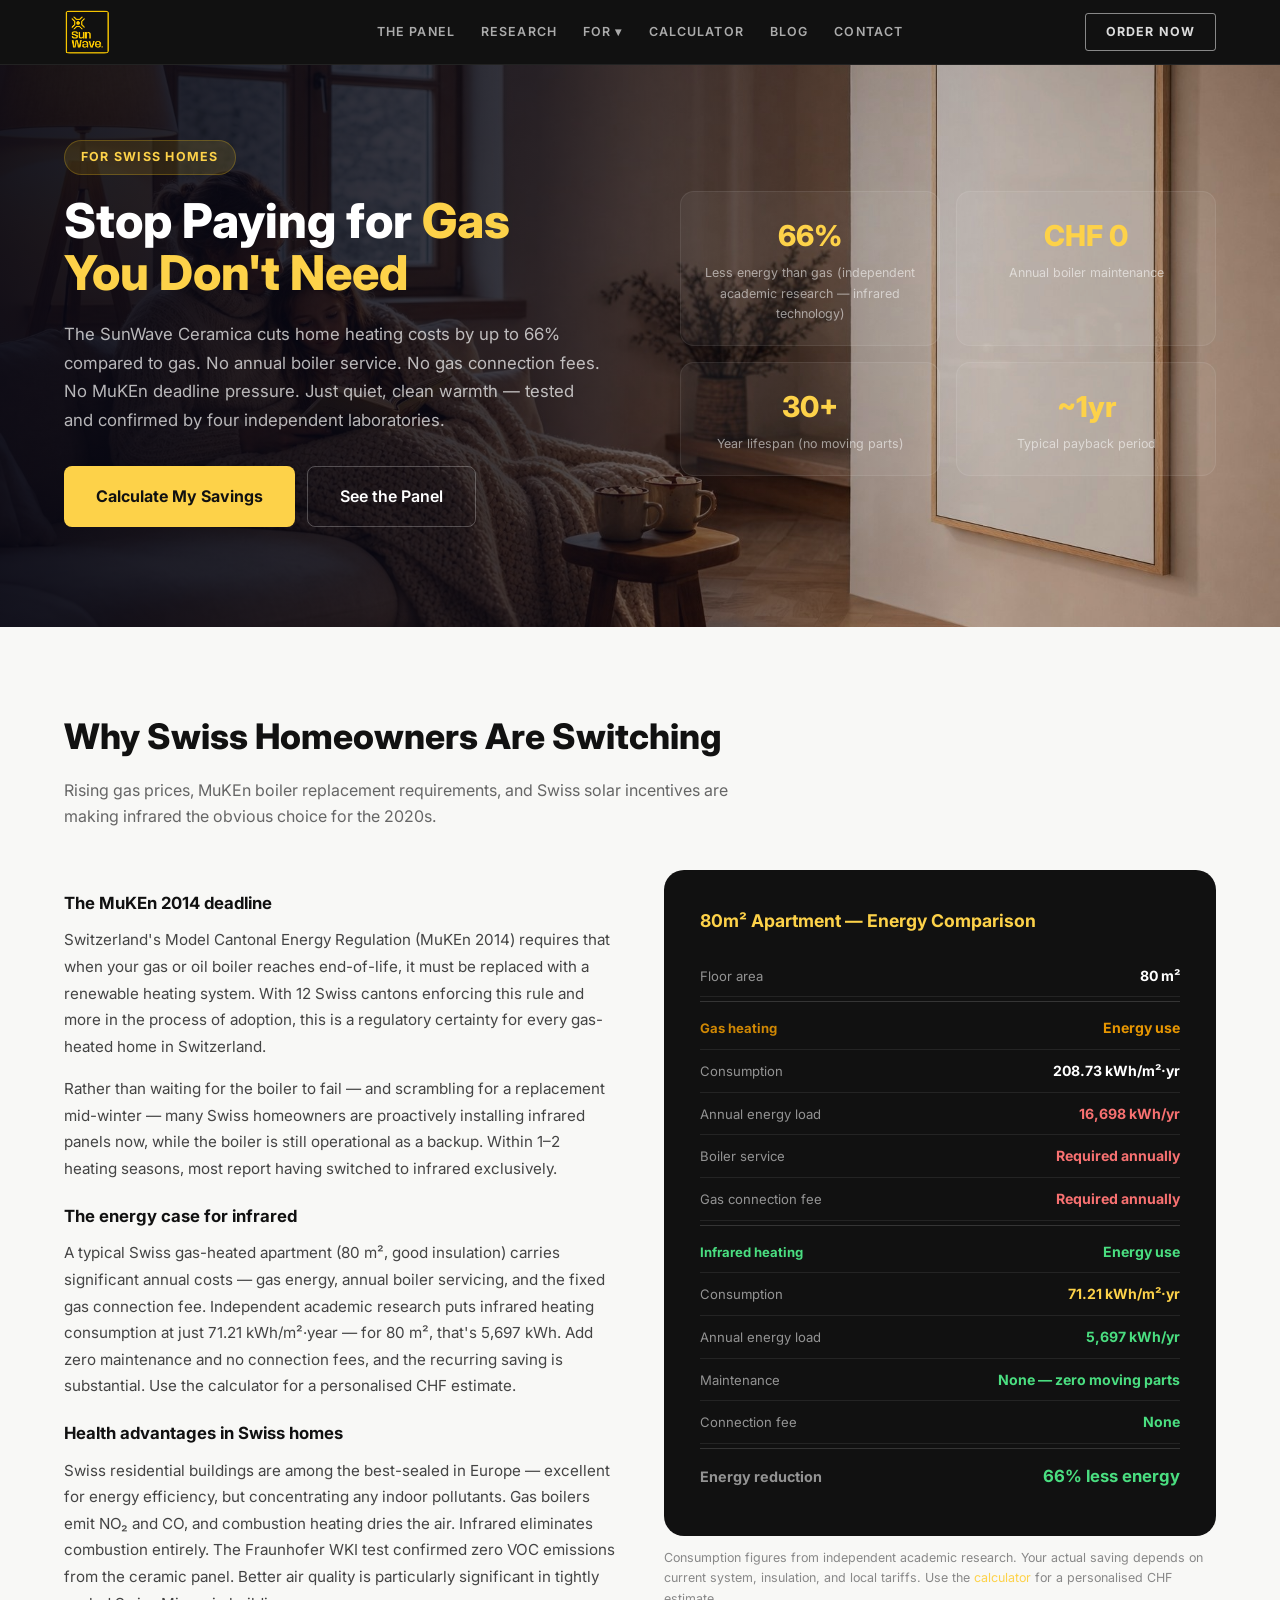
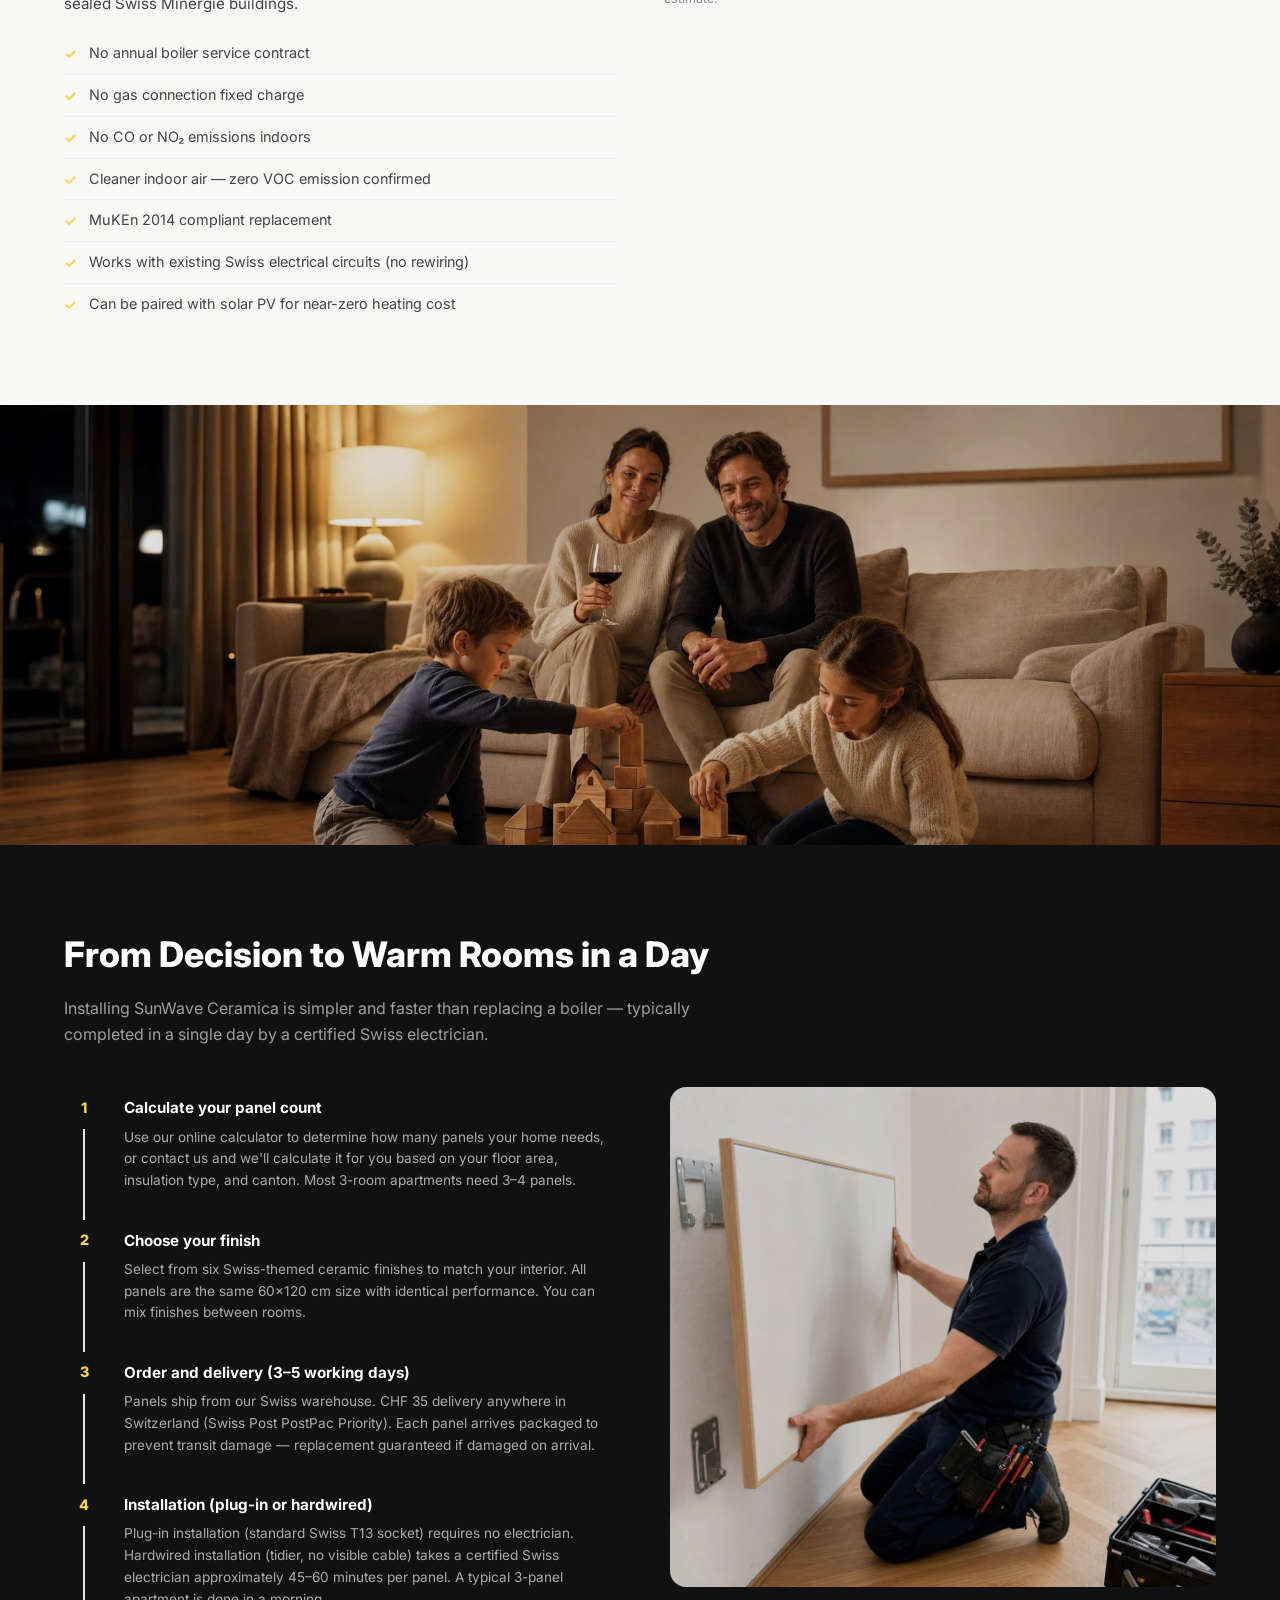
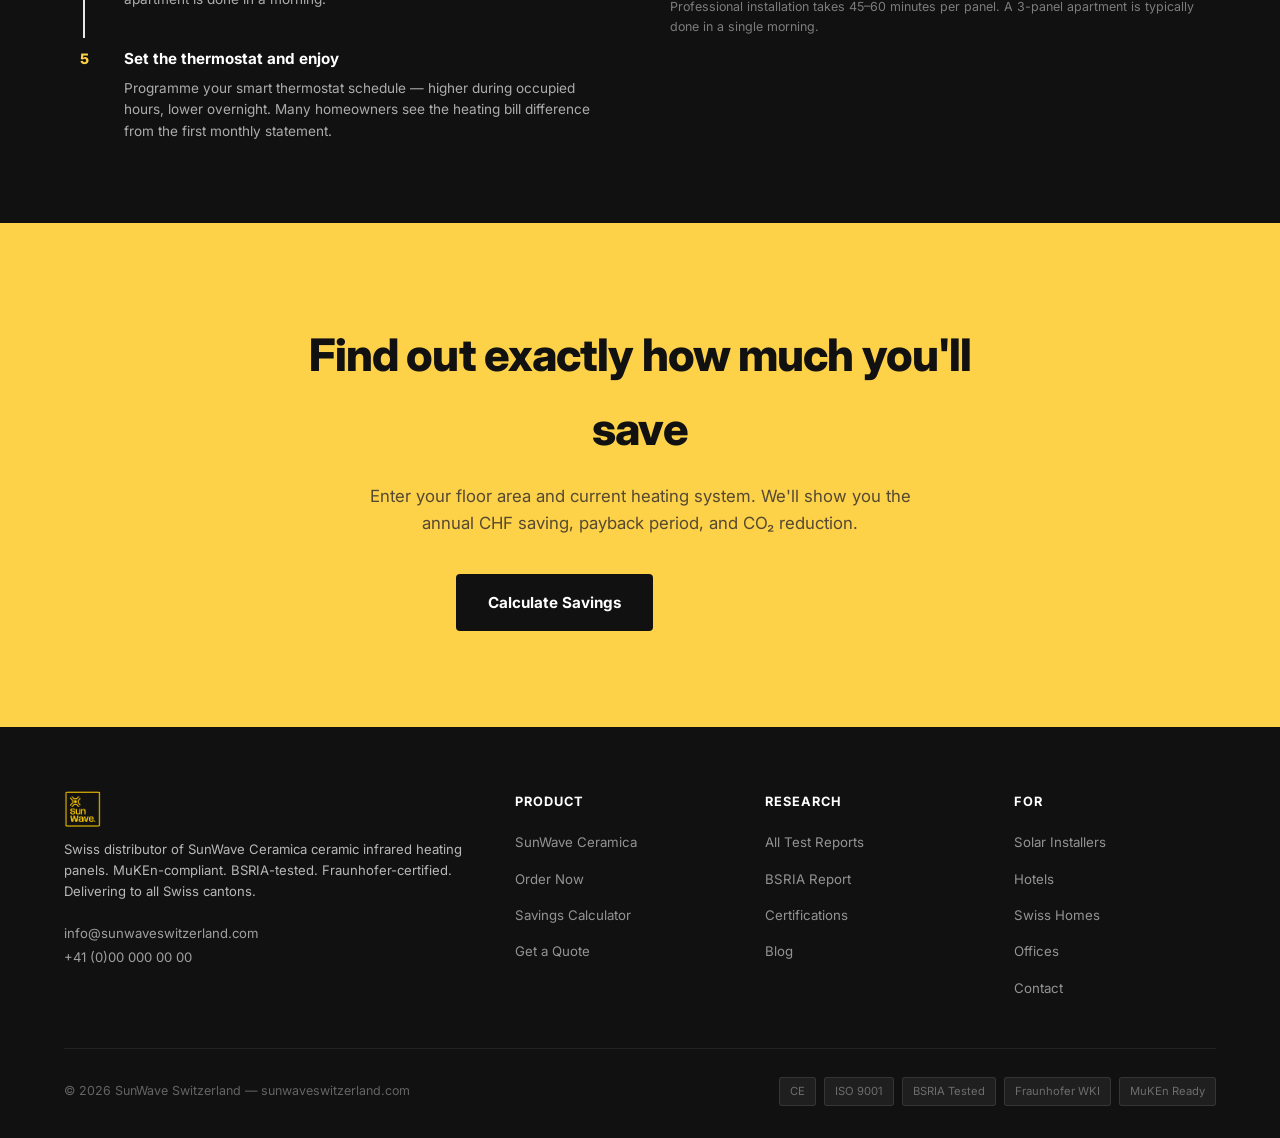
==== commit 712e19f4: "Fix CTA band text contrast; fix remaining five->four lab count references" ====
--- a/for-homes.html
+++ b/for-homes.html
@@ -111,7 +111,7 @@
     <div>
       <div class="audience-hero__pill">For Swiss Homes</div>
       <h1>Stop Paying for <span>Gas You Don't Need</span></h1>
-      <p>The SunWave Ceramica cuts home heating costs by up to 66% compared to gas. No annual boiler service. No gas connection fees. No MuKEn deadline pressure. Just quiet, clean warmth — tested and confirmed by five independent laboratories.</p>
+      <p>The SunWave Ceramica cuts home heating costs by up to 66% compared to gas. No annual boiler service. No gas connection fees. No MuKEn deadline pressure. Just quiet, clean warmth — tested and confirmed by four independent laboratories.</p>
       <div style="display:flex; gap:12px; flex-wrap:wrap;">
         <a href="index.html#calculator" style="display:inline-flex; align-items:center; gap:8px; background:var(--gold); color:var(--dark); font-weight:700; font-size:1rem; padding:16px 32px; border-radius:8px; text-decoration:none;">Calculate My Savings</a>
         <a href="product.html" style="display:inline-flex; align-items:center; gap:8px; background:transparent; color:#fff; font-weight:600; font-size:1rem; padding:16px 32px; border-radius:8px; border:1px solid rgba(255,255,255,0.25); text-decoration:none;">See the Panel</a>
@@ -271,7 +271,7 @@
       <div class="footer__col">
         <h4>Product</h4>
         <ul>
-          <li><a href="product.html">IR-PHP-D1 Panel</a></li>
+          <li><a href="product.html">SunWave Ceramica</a></li>
           <li><a href="product.html#order">Order Now</a></li>
           <li><a href="index.html#calculator">Savings Calculator</a></li>
           <li><a href="contact.html">Get a Quote</a></li>
--- a/css/style.css
+++ b/css/style.css
@@ -141,7 +141,7 @@
 .nav__drop-menu a:hover { color: var(--white); background: rgba(255,255,255,0.06); }
 
 /* Right side */
-.nav__right { display: flex; align-items: center; justify-content: flex-end; gap: 12px; }
+.nav__right { display: flex; align-items: center; justify-content: flex-end; gap: 12px; grid-column: 3; }
 .nav__order-btn {
   display: inline-flex; align-items: center;
   padding: 8px 20px; border-radius: 3px;
@@ -527,7 +527,7 @@
   background: var(--gold); color: var(--dark);
 }
 .cta-band h2 { font-size: clamp(1.8em, 3.5vw, 2.8em); font-weight: 800; margin-bottom: 16px; letter-spacing: -0.02em; }
-.cta-band p { font-size: 1.05em; opacity: 0.7; margin-bottom: 36px; max-width: 560px; margin-left: auto; margin-right: auto; }
+.cta-band p { font-size: 1.05em; color: rgba(20,20,40,0.72); margin-bottom: 36px; max-width: 560px; margin-left: auto; margin-right: auto; }
 .cta-band .btn-group { display: flex; gap: 14px; justify-content: center; flex-wrap: wrap; }
 .cta-band__inner { max-width: 720px; margin: 0 auto; }
 .cta-band__btn {
@@ -680,22 +680,46 @@
   .hero__content { grid-template-columns: 1fr; gap: 40px; }
   .hero__visual { order: -1; }
   .hero__panel-wrap { max-width: 200px; }
+  /* Hero: auto-height so content is never clipped and evidence strip doesn't bleed in */
+  .hero { height: auto; min-height: 100vh; }
+  .hero__inner { align-items: flex-start; padding-top: 0; }
+  .hero__dots { bottom: 16px; }
+  .hero__scroll { display: none; }
+  /* Evidence strip: stack items cleanly, hide dividers that cause huge gaps when wrapping */
+  .evidence-strip__inner { flex-direction: column; align-items: center; gap: 20px; padding: 0 24px; }
+  .evidence-strip__divider { display: none; }
+  .evidence-strip__label { margin-bottom: 4px; }
+  /* Tighter section spacing */
+  .section { padding: 56px 0; }
+  .page-hero { padding: 100px 0 48px; }
+  .cta-band { padding: 64px 24px; }
+  .calc-section { padding: 32px 24px; }
   .features-grid { grid-template-columns: 1fr 1fr; }
   .testimonials-grid { grid-template-columns: 1fr; }
   .contact-grid { grid-template-columns: 1fr; }
   .calc-grid { grid-template-columns: 1fr; }
   .calc-results { grid-template-columns: 1fr; }
   .footer__grid { grid-template-columns: 1fr; }
-  .section { padding: 64px 0; }
   .research-study__header { flex-direction: column; }
   .research-study__body { padding: 24px; }
 }
 
 @media (max-width: 560px) {
+  .container { padding: 0 16px; }
+  .container--narrow { padding: 0 16px; }
   .audience-grid { grid-template-columns: 1fr; }
   .evidence-grid { grid-template-columns: 1fr; }
   .features-grid { grid-template-columns: 1fr; }
-  .hero__stats { gap: 20px; }
+  .stats-row { grid-template-columns: 1fr 1fr; }
+  .hero__stats { gap: 12px; }
   .hero__ctas { flex-direction: column; }
-  .section { padding: 48px 0; }
-}
+  .hero__ctas .btn { width: 100%; justify-content: center; }
+  .section { padding: 40px 0; }
+  .page-hero { padding: 88px 0 40px; }
+  .cta-band { padding: 48px 16px; }
+  .calc-section { padding: 24px 16px; }
+  .footer__grid { gap: 32px; }
+  .research-study__body { padding: 16px; }
+  .research-study__header { padding: 20px; }
+  .section__h2 { font-size: clamp(1.4em, 7vw, 1.9em); }
+}
